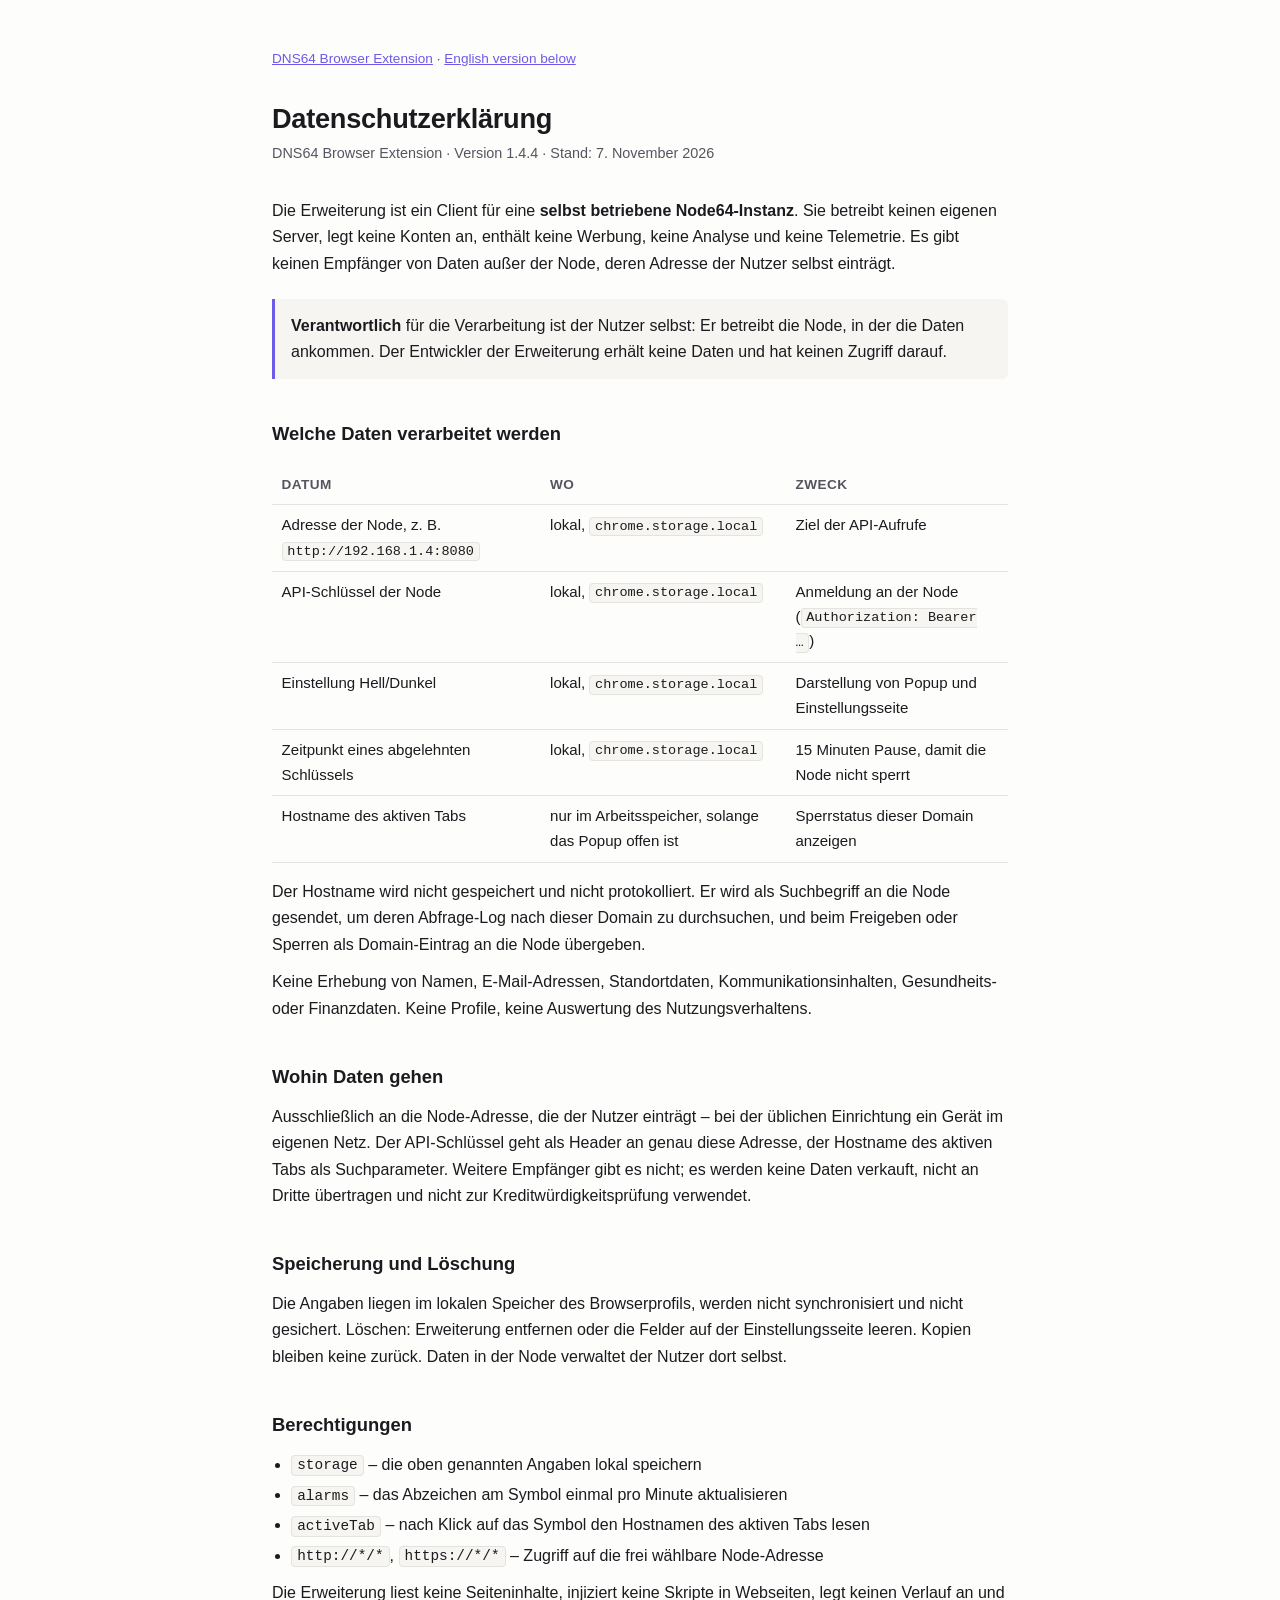
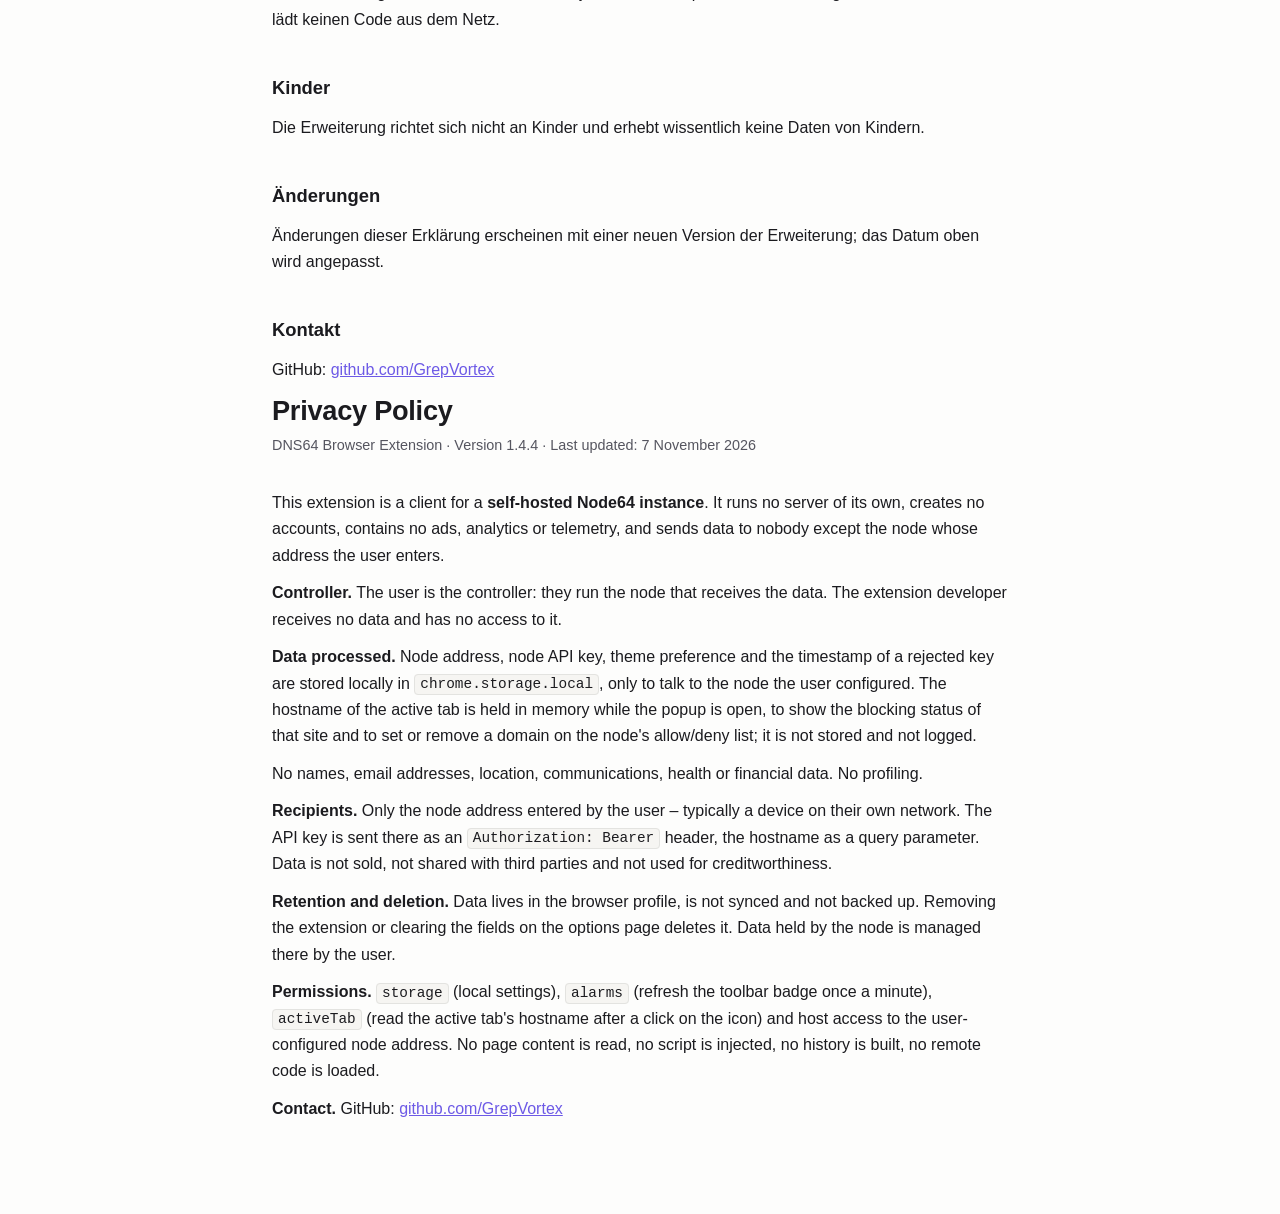
==== docs/privacy.html @ 7f8191ad "Web-Store-Datenschutz: Formularantworten Feld für Feld + öffentliche Datenschutzerklärung (docs/priv" ====
<!DOCTYPE html>
<html lang="de">
<head>
<meta charset="utf-8">
<meta name="viewport" content="width=device-width, initial-scale=1">
<title>Datenschutzerklärung – DNS64 Browser Extension</title>
<meta name="description" content="Datenschutzerklärung der Browser-Erweiterung DNS64 Browser Extension: welche Daten verarbeitet werden, wohin sie gehen und wie man sie löscht.">
<style>
  :root {
    color-scheme: light dark;
    --fg: #1b1b1f;
    --muted: #55555f;
    --bg: #fdfdfc;
    --rule: #e3e3e0;
    --accent: #6d5ae6;
    --card: #f6f5f2;
  }
  @media (prefers-color-scheme: dark) {
    :root {
      --fg: #ececf1;
      --muted: #a5a5b0;
      --bg: #16161a;
      --rule: #2c2c33;
      --accent: #a99bff;
      --card: #1e1e24;
    }
  }
  * { box-sizing: border-box; }
  html { -webkit-text-size-adjust: 100%; }
  body {
    margin: 0;
    padding: 3rem 1.25rem 5rem;
    background: var(--bg);
    color: var(--fg);
    font: 16px/1.65 -apple-system, "Segoe UI", Roboto, "Helvetica Neue", Arial, sans-serif;
  }
  main { max-width: 46rem; margin: 0 auto; }
  h1 { font-size: 1.7rem; line-height: 1.25; margin: 0 0 .35rem; letter-spacing: -.01em; }
  h2 { font-size: 1.15rem; margin: 2.5rem 0 .6rem; }
  h2.en { margin-top: 4rem; padding-top: 2rem; border-top: 1px solid var(--rule); }
  .sub { color: var(--muted); font-size: .9rem; margin: 0 0 2rem; }
  p { margin: .7rem 0; }
  ul { margin: .7rem 0; padding-left: 1.2rem; }
  li { margin: .25rem 0; }
  code {
    font: .9em/1.4 ui-monospace, SFMono-Regular, Menlo, Consolas, monospace;
    background: var(--card);
    border: 1px solid var(--rule);
    border-radius: 4px;
    padding: .1em .35em;
  }
  table { width: 100%; border-collapse: collapse; margin: 1rem 0; font-size: .94rem; }
  th, td { text-align: left; vertical-align: top; padding: .5rem .6rem; border-bottom: 1px solid var(--rule); }
  th { color: var(--muted); font-weight: 600; font-size: .85rem; text-transform: uppercase; letter-spacing: .03em; }
  .note { background: var(--card); border-left: 3px solid var(--accent); border-radius: 0 6px 6px 0; padding: .85rem 1rem; margin: 1.4rem 0; }
  a { color: var(--accent); }
  a:hover { text-decoration: none; }
  .top { font-size: .85rem; color: var(--muted); margin-bottom: 2rem; }
  @media (max-width: 34rem) {
    body { padding-top: 2rem; }
    th:nth-child(2), td:nth-child(2) { display: none; }
  }
</style>
</head>
<body>
<main>

<div class="top"><a href="https://github.com/GrepVortex/dns64-browser-extension">DNS64 Browser Extension</a> · <a href="#english">English version below</a></div>

<h1>Datenschutzerklärung</h1>
<p class="sub">DNS64 Browser Extension · Version 1.4.4 · Stand: 7. November 2026</p>

<p>Die Erweiterung ist ein Client für eine <strong>selbst betriebene Node64-Instanz</strong>. Sie betreibt
keinen eigenen Server, legt keine Konten an, enthält keine Werbung, keine Analyse und keine Telemetrie.
Es gibt keinen Empfänger von Daten außer der Node, deren Adresse der Nutzer selbst einträgt.</p>

<div class="note">
  <strong>Verantwortlich</strong> für die Verarbeitung ist der Nutzer selbst: Er betreibt die Node, in der
  die Daten ankommen. Der Entwickler der Erweiterung erhält keine Daten und hat keinen Zugriff darauf.
</div>

<h2>Welche Daten verarbeitet werden</h2>
<table>
  <thead>
    <tr><th>Datum</th><th>Wo</th><th>Zweck</th></tr>
  </thead>
  <tbody>
    <tr><td>Adresse der Node, z.&nbsp;B. <code>http://192.168.1.4:8080</code></td><td>lokal, <code>chrome.storage.local</code></td><td>Ziel der API-Aufrufe</td></tr>
    <tr><td>API-Schlüssel der Node</td><td>lokal, <code>chrome.storage.local</code></td><td>Anmeldung an der Node (<code>Authorization: Bearer …</code>)</td></tr>
    <tr><td>Einstellung Hell/Dunkel</td><td>lokal, <code>chrome.storage.local</code></td><td>Darstellung von Popup und Einstellungsseite</td></tr>
    <tr><td>Zeitpunkt eines abgelehnten Schlüssels</td><td>lokal, <code>chrome.storage.local</code></td><td>15 Minuten Pause, damit die Node nicht sperrt</td></tr>
    <tr><td>Hostname des aktiven Tabs</td><td>nur im Arbeitsspeicher, solange das Popup offen ist</td><td>Sperrstatus dieser Domain anzeigen</td></tr>
  </tbody>
</table>

<p>Der Hostname wird nicht gespeichert und nicht protokolliert. Er wird als Suchbegriff an die Node
gesendet, um deren Abfrage-Log nach dieser Domain zu durchsuchen, und beim Freigeben oder Sperren als
Domain-Eintrag an die Node übergeben.</p>

<p>Keine Erhebung von Namen, E-Mail-Adressen, Standortdaten, Kommunikationsinhalten, Gesundheits- oder
Finanzdaten. Keine Profile, keine Auswertung des Nutzungsverhaltens.</p>

<h2>Wohin Daten gehen</h2>
<p>Ausschließlich an die Node-Adresse, die der Nutzer einträgt – bei der üblichen Einrichtung ein Gerät im
eigenen Netz. Der API-Schlüssel geht als Header an genau diese Adresse, der Hostname des aktiven Tabs als
Suchparameter. Weitere Empfänger gibt es nicht; es werden keine Daten verkauft, nicht an Dritte übertragen
und nicht zur Kreditwürdigkeitsprüfung verwendet.</p>

<h2>Speicherung und Löschung</h2>
<p>Die Angaben liegen im lokalen Speicher des Browserprofils, werden nicht synchronisiert und nicht
gesichert. Löschen: Erweiterung entfernen oder die Felder auf der Einstellungsseite leeren. Kopien bleiben
keine zurück. Daten in der Node verwaltet der Nutzer dort selbst.</p>

<h2>Berechtigungen</h2>
<ul>
  <li><code>storage</code> – die oben genannten Angaben lokal speichern</li>
  <li><code>alarms</code> – das Abzeichen am Symbol einmal pro Minute aktualisieren</li>
  <li><code>activeTab</code> – nach Klick auf das Symbol den Hostnamen des aktiven Tabs lesen</li>
  <li><code>http://*/*</code>, <code>https://*/*</code> – Zugriff auf die frei wählbare Node-Adresse</li>
</ul>
<p>Die Erweiterung liest keine Seiteninhalte, injiziert keine Skripte in Webseiten, legt keinen Verlauf an
und lädt keinen Code aus dem Netz.</p>

<h2>Kinder</h2>
<p>Die Erweiterung richtet sich nicht an Kinder und erhebt wissentlich keine Daten von Kindern.</p>

<h2>Änderungen</h2>
<p>Änderungen dieser Erklärung erscheinen mit einer neuen Version der Erweiterung; das Datum oben wird
angepasst.</p>

<h2>Kontakt</h2>
<p>GitHub: <a href="https://github.com/GrepVortex">github.com/GrepVortex</a></p>

<h1 class="en" id="english">Privacy Policy</h1>
<p class="sub">DNS64 Browser Extension · Version 1.4.4 · Last updated: 7 November 2026</p>

<p>This extension is a client for a <strong>self-hosted Node64 instance</strong>. It runs no server of its
own, creates no accounts, contains no ads, analytics or telemetry, and sends data to nobody except the
node whose address the user enters.</p>

<p><strong>Controller.</strong> The user is the controller: they run the node that receives the data. The
extension developer receives no data and has no access to it.</p>

<p><strong>Data processed.</strong> Node address, node API key, theme preference and the timestamp of a
rejected key are stored locally in <code>chrome.storage.local</code>, only to talk to the node the user
configured. The hostname of the active tab is held in memory while the popup is open, to show the blocking
status of that site and to set or remove a domain on the node's allow/deny list; it is not stored and not
logged.</p>

<p>No names, email addresses, location, communications, health or financial data. No profiling.</p>

<p><strong>Recipients.</strong> Only the node address entered by the user – typically a device on their own
network. The API key is sent there as an <code>Authorization: Bearer</code> header, the hostname as a query
parameter. Data is not sold, not shared with third parties and not used for creditworthiness.</p>

<p><strong>Retention and deletion.</strong> Data lives in the browser profile, is not synced and not backed
up. Removing the extension or clearing the fields on the options page deletes it. Data held by the node is
managed there by the user.</p>

<p><strong>Permissions.</strong> <code>storage</code> (local settings), <code>alarms</code> (refresh the
toolbar badge once a minute), <code>activeTab</code> (read the active tab's hostname after a click on the
icon) and host access to the user-configured node address. No page content is read, no script is injected,
no history is built, no remote code is loaded.</p>

<p><strong>Contact.</strong> GitHub: <a href="https://github.com/GrepVortex">github.com/GrepVortex</a></p>

</main>
</body>
</html>
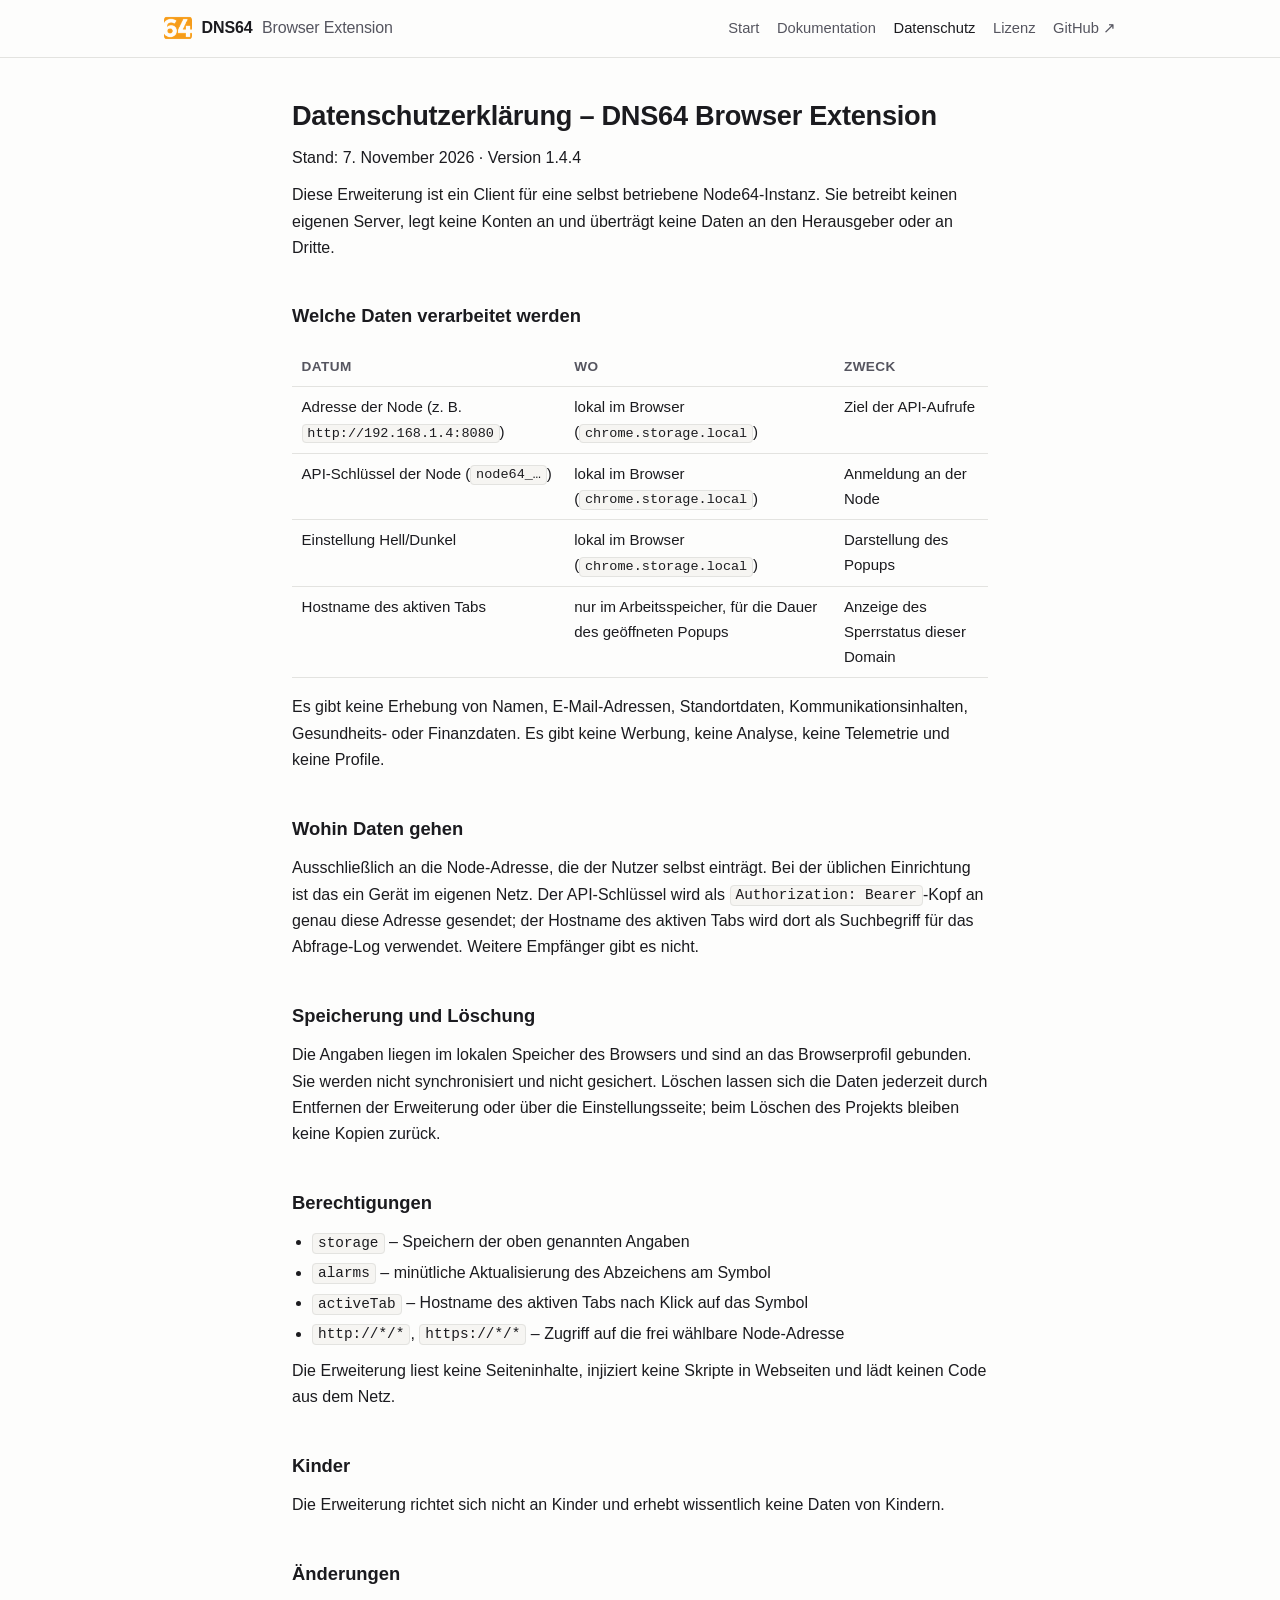
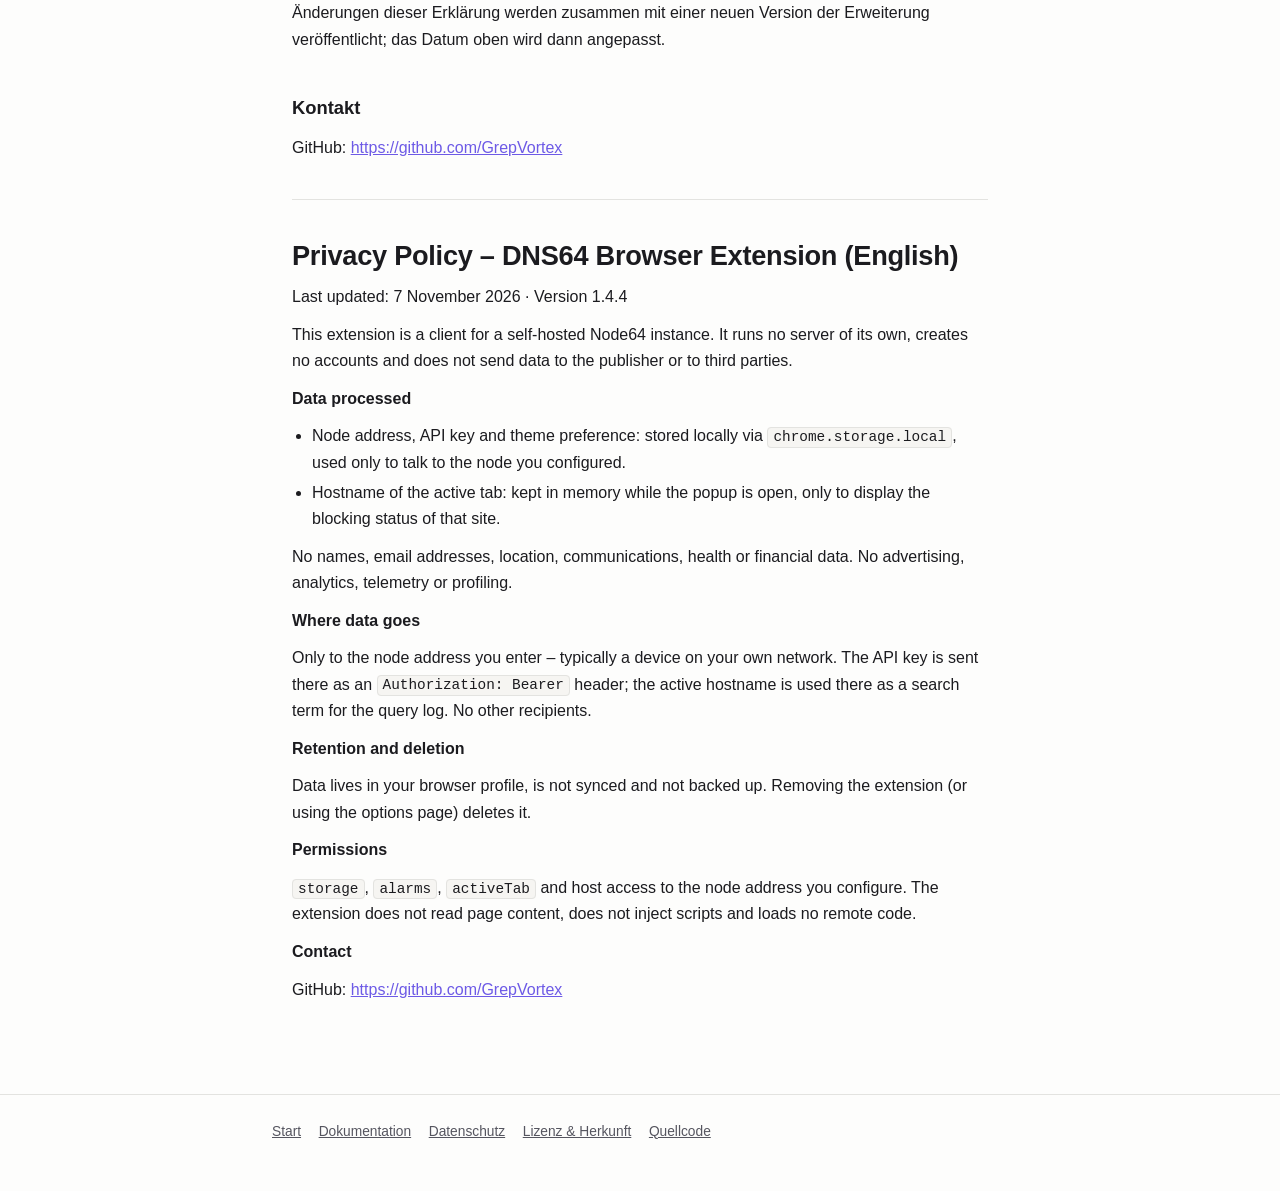
==== commit 0b928ef5: "Homepage für GitHub Pages: Startseite, Dokumentation, Datenschutz, Lizenz (generiert aus den Markdow" ====
--- a/docs/privacy.html
+++ b/docs/privacy.html
@@ -2,168 +2,13 @@
 <html lang="de">
 <head>
 <meta charset="utf-8">
-<meta name="viewport" content="width=device-width, initial-scale=1">
 <title>Datenschutzerklärung – DNS64 Browser Extension</title>
-<meta name="description" content="Datenschutzerklärung der Browser-Erweiterung DNS64 Browser Extension: welche Daten verarbeitet werden, wohin sie gehen und wie man sie löscht.">
-<style>
-  :root {
-    color-scheme: light dark;
-    --fg: #1b1b1f;
-    --muted: #55555f;
-    --bg: #fdfdfc;
-    --rule: #e3e3e0;
-    --accent: #6d5ae6;
-    --card: #f6f5f2;
-  }
-  @media (prefers-color-scheme: dark) {
-    :root {
-      --fg: #ececf1;
-      --muted: #a5a5b0;
-      --bg: #16161a;
-      --rule: #2c2c33;
-      --accent: #a99bff;
-      --card: #1e1e24;
-    }
-  }
-  * { box-sizing: border-box; }
-  html { -webkit-text-size-adjust: 100%; }
-  body {
-    margin: 0;
-    padding: 3rem 1.25rem 5rem;
-    background: var(--bg);
-    color: var(--fg);
-    font: 16px/1.65 -apple-system, "Segoe UI", Roboto, "Helvetica Neue", Arial, sans-serif;
-  }
-  main { max-width: 46rem; margin: 0 auto; }
-  h1 { font-size: 1.7rem; line-height: 1.25; margin: 0 0 .35rem; letter-spacing: -.01em; }
-  h2 { font-size: 1.15rem; margin: 2.5rem 0 .6rem; }
-  h2.en { margin-top: 4rem; padding-top: 2rem; border-top: 1px solid var(--rule); }
-  .sub { color: var(--muted); font-size: .9rem; margin: 0 0 2rem; }
-  p { margin: .7rem 0; }
-  ul { margin: .7rem 0; padding-left: 1.2rem; }
-  li { margin: .25rem 0; }
-  code {
-    font: .9em/1.4 ui-monospace, SFMono-Regular, Menlo, Consolas, monospace;
-    background: var(--card);
-    border: 1px solid var(--rule);
-    border-radius: 4px;
-    padding: .1em .35em;
-  }
-  table { width: 100%; border-collapse: collapse; margin: 1rem 0; font-size: .94rem; }
-  th, td { text-align: left; vertical-align: top; padding: .5rem .6rem; border-bottom: 1px solid var(--rule); }
-  th { color: var(--muted); font-weight: 600; font-size: .85rem; text-transform: uppercase; letter-spacing: .03em; }
-  .note { background: var(--card); border-left: 3px solid var(--accent); border-radius: 0 6px 6px 0; padding: .85rem 1rem; margin: 1.4rem 0; }
-  a { color: var(--accent); }
-  a:hover { text-decoration: none; }
-  .top { font-size: .85rem; color: var(--muted); margin-bottom: 2rem; }
-  @media (max-width: 34rem) {
-    body { padding-top: 2rem; }
-    th:nth-child(2), td:nth-child(2) { display: none; }
-  }
-</style>
+<link rel="canonical" href="https://grepvortex.github.io/dns64-browser-extension/datenschutz.html">
+<meta http-equiv="refresh" content="0; url=datenschutz.html">
+<meta name="robots" content="noindex">
 </head>
-<body>
-<main>
-
-<div class="top"><a href="https://github.com/GrepVortex/dns64-browser-extension">DNS64 Browser Extension</a> · <a href="#english">English version below</a></div>
-
-<h1>Datenschutzerklärung</h1>
-<p class="sub">DNS64 Browser Extension · Version 1.4.4 · Stand: 7. November 2026</p>
-
-<p>Die Erweiterung ist ein Client für eine <strong>selbst betriebene Node64-Instanz</strong>. Sie betreibt
-keinen eigenen Server, legt keine Konten an, enthält keine Werbung, keine Analyse und keine Telemetrie.
-Es gibt keinen Empfänger von Daten außer der Node, deren Adresse der Nutzer selbst einträgt.</p>
-
-<div class="note">
-  <strong>Verantwortlich</strong> für die Verarbeitung ist der Nutzer selbst: Er betreibt die Node, in der
-  die Daten ankommen. Der Entwickler der Erweiterung erhält keine Daten und hat keinen Zugriff darauf.
-</div>
-
-<h2>Welche Daten verarbeitet werden</h2>
-<table>
-  <thead>
-    <tr><th>Datum</th><th>Wo</th><th>Zweck</th></tr>
-  </thead>
-  <tbody>
-    <tr><td>Adresse der Node, z.&nbsp;B. <code>http://192.168.1.4:8080</code></td><td>lokal, <code>chrome.storage.local</code></td><td>Ziel der API-Aufrufe</td></tr>
-    <tr><td>API-Schlüssel der Node</td><td>lokal, <code>chrome.storage.local</code></td><td>Anmeldung an der Node (<code>Authorization: Bearer …</code>)</td></tr>
-    <tr><td>Einstellung Hell/Dunkel</td><td>lokal, <code>chrome.storage.local</code></td><td>Darstellung von Popup und Einstellungsseite</td></tr>
-    <tr><td>Zeitpunkt eines abgelehnten Schlüssels</td><td>lokal, <code>chrome.storage.local</code></td><td>15 Minuten Pause, damit die Node nicht sperrt</td></tr>
-    <tr><td>Hostname des aktiven Tabs</td><td>nur im Arbeitsspeicher, solange das Popup offen ist</td><td>Sperrstatus dieser Domain anzeigen</td></tr>
-  </tbody>
-</table>
-
-<p>Der Hostname wird nicht gespeichert und nicht protokolliert. Er wird als Suchbegriff an die Node
-gesendet, um deren Abfrage-Log nach dieser Domain zu durchsuchen, und beim Freigeben oder Sperren als
-Domain-Eintrag an die Node übergeben.</p>
-
-<p>Keine Erhebung von Namen, E-Mail-Adressen, Standortdaten, Kommunikationsinhalten, Gesundheits- oder
-Finanzdaten. Keine Profile, keine Auswertung des Nutzungsverhaltens.</p>
-
-<h2>Wohin Daten gehen</h2>
-<p>Ausschließlich an die Node-Adresse, die der Nutzer einträgt – bei der üblichen Einrichtung ein Gerät im
-eigenen Netz. Der API-Schlüssel geht als Header an genau diese Adresse, der Hostname des aktiven Tabs als
-Suchparameter. Weitere Empfänger gibt es nicht; es werden keine Daten verkauft, nicht an Dritte übertragen
-und nicht zur Kreditwürdigkeitsprüfung verwendet.</p>
-
-<h2>Speicherung und Löschung</h2>
-<p>Die Angaben liegen im lokalen Speicher des Browserprofils, werden nicht synchronisiert und nicht
-gesichert. Löschen: Erweiterung entfernen oder die Felder auf der Einstellungsseite leeren. Kopien bleiben
-keine zurück. Daten in der Node verwaltet der Nutzer dort selbst.</p>
-
-<h2>Berechtigungen</h2>
-<ul>
-  <li><code>storage</code> – die oben genannten Angaben lokal speichern</li>
-  <li><code>alarms</code> – das Abzeichen am Symbol einmal pro Minute aktualisieren</li>
-  <li><code>activeTab</code> – nach Klick auf das Symbol den Hostnamen des aktiven Tabs lesen</li>
-  <li><code>http://*/*</code>, <code>https://*/*</code> – Zugriff auf die frei wählbare Node-Adresse</li>
-</ul>
-<p>Die Erweiterung liest keine Seiteninhalte, injiziert keine Skripte in Webseiten, legt keinen Verlauf an
-und lädt keinen Code aus dem Netz.</p>
-
-<h2>Kinder</h2>
-<p>Die Erweiterung richtet sich nicht an Kinder und erhebt wissentlich keine Daten von Kindern.</p>
-
-<h2>Änderungen</h2>
-<p>Änderungen dieser Erklärung erscheinen mit einer neuen Version der Erweiterung; das Datum oben wird
-angepasst.</p>
-
-<h2>Kontakt</h2>
-<p>GitHub: <a href="https://github.com/GrepVortex">github.com/GrepVortex</a></p>
-
-<h1 class="en" id="english">Privacy Policy</h1>
-<p class="sub">DNS64 Browser Extension · Version 1.4.4 · Last updated: 7 November 2026</p>
-
-<p>This extension is a client for a <strong>self-hosted Node64 instance</strong>. It runs no server of its
-own, creates no accounts, contains no ads, analytics or telemetry, and sends data to nobody except the
-node whose address the user enters.</p>
-
-<p><strong>Controller.</strong> The user is the controller: they run the node that receives the data. The
-extension developer receives no data and has no access to it.</p>
-
-<p><strong>Data processed.</strong> Node address, node API key, theme preference and the timestamp of a
-rejected key are stored locally in <code>chrome.storage.local</code>, only to talk to the node the user
-configured. The hostname of the active tab is held in memory while the popup is open, to show the blocking
-status of that site and to set or remove a domain on the node's allow/deny list; it is not stored and not
-logged.</p>
-
-<p>No names, email addresses, location, communications, health or financial data. No profiling.</p>
-
-<p><strong>Recipients.</strong> Only the node address entered by the user – typically a device on their own
-network. The API key is sent there as an <code>Authorization: Bearer</code> header, the hostname as a query
-parameter. Data is not sold, not shared with third parties and not used for creditworthiness.</p>
-
-<p><strong>Retention and deletion.</strong> Data lives in the browser profile, is not synced and not backed
-up. Removing the extension or clearing the fields on the options page deletes it. Data held by the node is
-managed there by the user.</p>
-
-<p><strong>Permissions.</strong> <code>storage</code> (local settings), <code>alarms</code> (refresh the
-toolbar badge once a minute), <code>activeTab</code> (read the active tab's hostname after a click on the
-icon) and host access to the user-configured node address. No page content is read, no script is injected,
-no history is built, no remote code is loaded.</p>
-
-<p><strong>Contact.</strong> GitHub: <a href="https://github.com/GrepVortex">github.com/GrepVortex</a></p>
-
-</main>
+<body style="font:16px/1.6 -apple-system,'Segoe UI',Roboto,sans-serif;padding:3rem 1.25rem;max-width:40rem;margin:0 auto">
+<p>Die Datenschutzerklärung liegt jetzt unter
+<a href="datenschutz.html">datenschutz.html</a>.</p>
 </body>
 </html>
